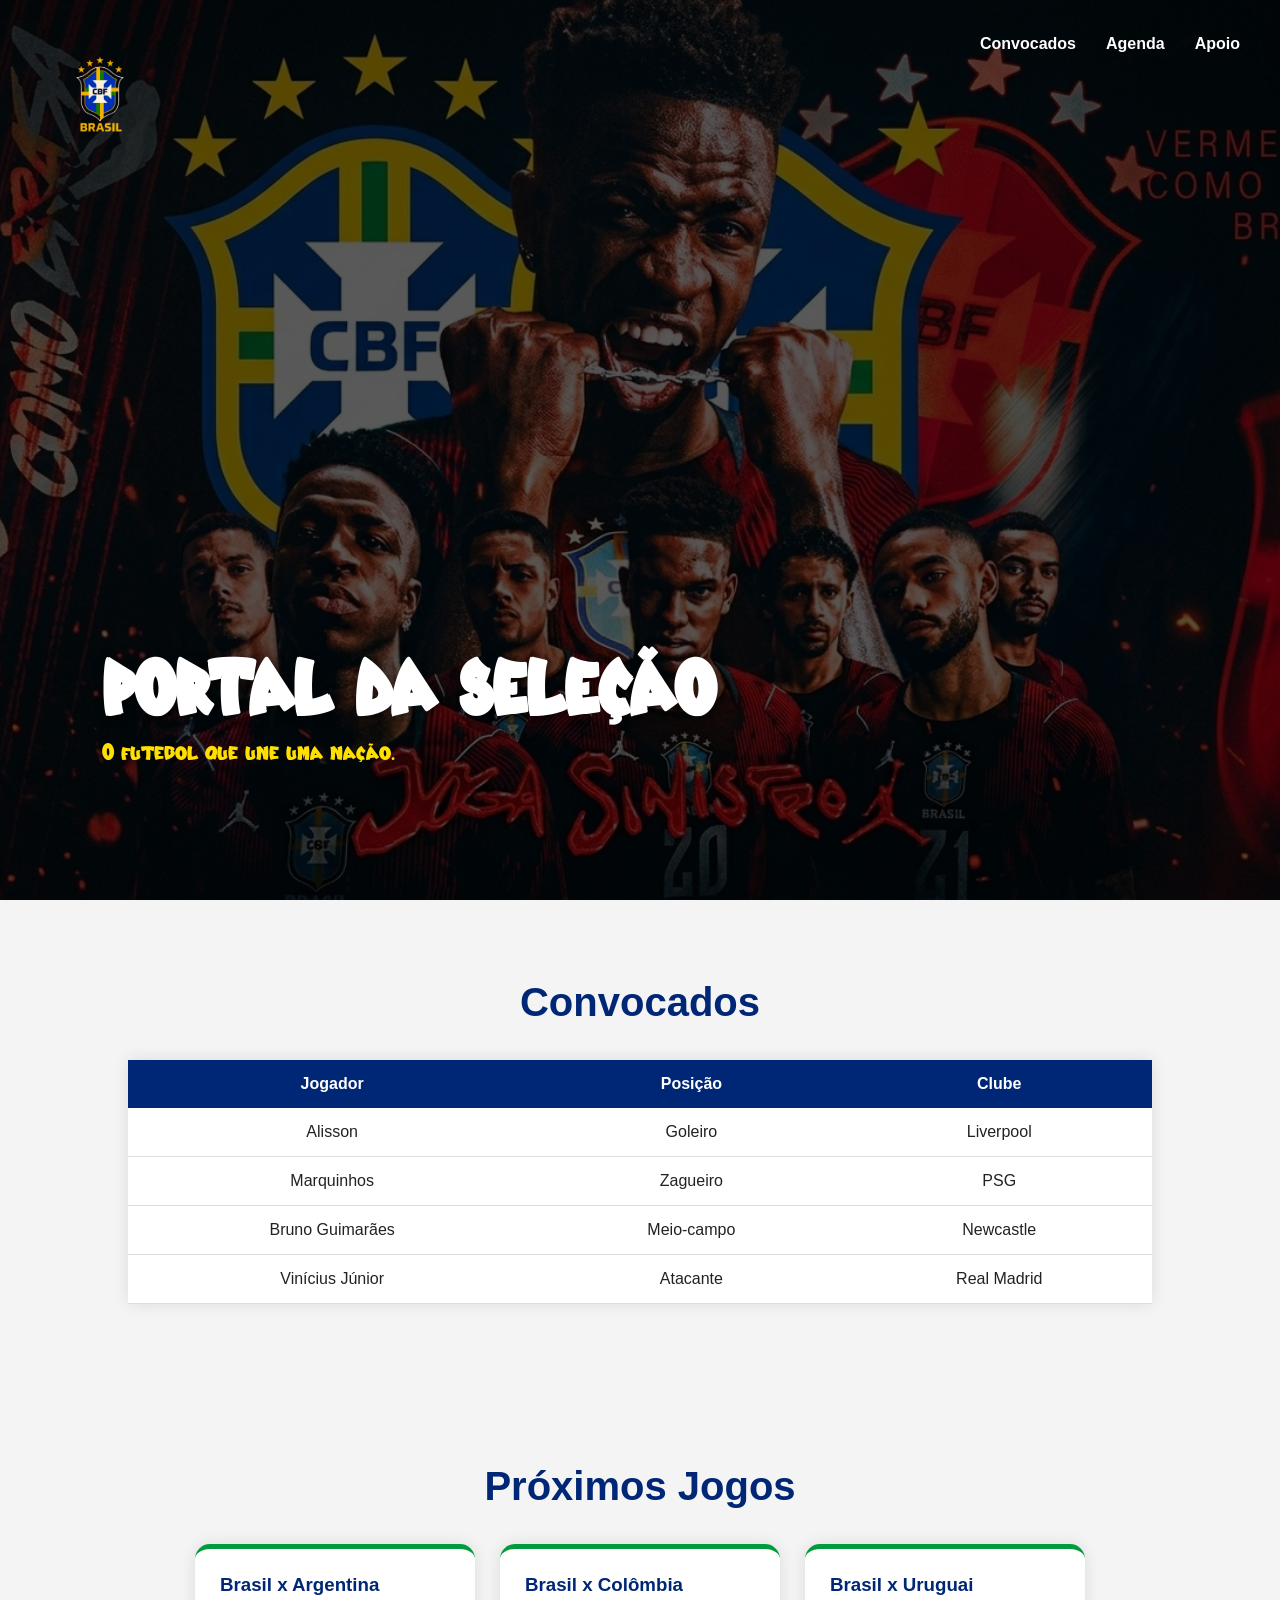
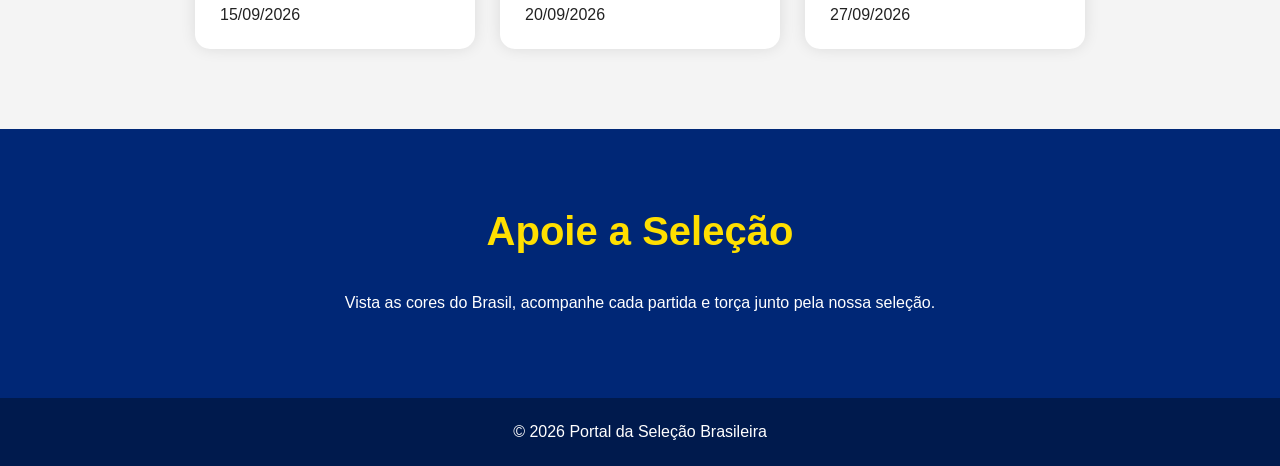
==== index.html @ 4c6bf7e2 "First Version" ====
<!DOCTYPE html>
<html lang="pt-BR">
<head>
    <meta charset="UTF-8">
    <meta name="viewport" content="width=device-width, initial-scale=1.0">
    <title>Portal da Seleção Brasileira</title>
    <link rel="stylesheet" href="css/style.css">
</head>
<body>

<header class="banner">

    <img src="imagens/banner.png" alt="Seleção Brasileira" class="banner-img">

    <div class="overlay"></div>

    <img src="imagens/logo.png" alt="Logo CBF" class="logo">

    <nav>
        <a href="#convocados">Convocados</a>
        <a href="#agenda">Agenda</a>
        <a href="#apoio">Apoio</a>
    </nav>

    <div class="banner-texto">
        <h1>PORTAL DA SELEÇÃO</h1>
        <p>O futebol que une uma nação.</p>
    </div>

</header>

<section id="convocados">

    <h2>Convocados</h2>

    <table>
        <tr>
            <th>Jogador</th>
            <th>Posição</th>
            <th>Clube</th>
        </tr>

        <tr>
            <td>Alisson</td>
            <td>Goleiro</td>
            <td>Liverpool</td>
        </tr>

        <tr>
            <td>Marquinhos</td>
            <td>Zagueiro</td>
            <td>PSG</td>
        </tr>

        <tr>
            <td>Bruno Guimarães</td>
            <td>Meio-campo</td>
            <td>Newcastle</td>
        </tr>

        <tr>
            <td>Vinícius Júnior</td>
            <td>Atacante</td>
            <td>Real Madrid</td>
        </tr>
    </table>

</section>

<section id="agenda">

    <h2>Próximos Jogos</h2>

    <div class="cards">

        <div class="card">
            <h3>Brasil x Argentina</h3>
            <p>15/09/2026</p>
        </div>

        <div class="card">
            <h3>Brasil x Colômbia</h3>
            <p>20/09/2026</p>
        </div>

        <div class="card">
            <h3>Brasil x Uruguai</h3>
            <p>27/09/2026</p>
        </div>

    </div>

</section>

<section id="apoio">

    <h2>Apoie a Seleção</h2>

    <p>
        Vista as cores do Brasil, acompanhe cada partida e torça junto pela nossa seleção.
    </p>

</section>

<footer>
    <p>© 2026 Portal da Seleção Brasileira</p>
</footer>

</body>
</html>
---- css/style.css ----
@font-face {
    font-family: "zombie";
    src: url("../fontes/Zombie\ Zone.ttf") format(truetype);
}

*{
    margin:0;
    padding:0;
    box-sizing:border-box;
}

html{
    scroll-behavior:smooth;
}

body{
    font-family:Arial, Helvetica, sans-serif;
    background:#f4f4f4;
    color:#222;
}

/* BANNER */

.banner{
    position:relative;
    height:100vh;
    overflow:hidden;
}

.banner-img{
    width:100%;
    height:100%;
    object-fit:cover;
}

.overlay{
    position: absolute;
    inset: 0;
    background: rgba(0, 0, 0, 0.65);
}
.logo{
    position:absolute;
    top:20px;
    left:25px;
    width: 150px;
    z-index:10;
}

nav{
    position:absolute;
    top:35px;
    right:40px;
    z-index:10;
    display:flex;
    gap:30px;
}

nav a{
    color:white;
    text-decoration:none;
    font-weight:bold;
    font-size:1rem;
    transition:.3s;
}

nav a:hover{
    color:#ffdf00;
}

.banner-texto{
    position:absolute;
    left:8%;
    bottom:15%;
    color:white;
    z-index:10;
    font-family: "zombie", serif;
}

.banner-texto h1{
    font-size:5rem;
    text-shadow:2px 2px 10px rgba(0,0,0,.6);
}

.banner-texto p{
    font-size:1.5rem;
    color:#ffdf00;
    margin-top:10px;
}

/* SEÇÕES */

section{
    padding:80px 10%;
}

section h2{
    text-align:center;
    color:#002776;
    margin-bottom:35px;
    font-size:2.5rem;
}

/* TABELA */

table{
    width:100%;
    border-collapse:collapse;
    background:white;
    box-shadow:0 0 15px rgba(0,0,0,.1);
}

th{
    background:#002776;
    color:white;
    padding:15px;
}

td{
    padding:15px;
    text-align:center;
    border-bottom:1px solid #ddd;
}

tr:hover{
    background:#f1f1f1;
}

/* CARDS */

.cards{
    display:flex;
    justify-content:center;
    flex-wrap:wrap;
    gap:25px;
}

.card{
    background:white;
    width:280px;
    padding:25px;
    border-radius:15px;
    box-shadow:0 0 15px rgba(0,0,0,.1);
    border-top:5px solid #009c3b;
}

.card h3{
    color:#002776;
    margin-bottom:10px;
}

/* APOIO */

#apoio{
    background:#002776;
    color:white;
    text-align:center;
}

#apoio h2{
    color:#ffdf00;
}

#apoio p{
    max-width:700px;
    margin:auto;
    line-height:1.8;
}

/* RODAPÉ */

footer{
    background:#001a4d;
    color:white;
    text-align:center;
    padding:25px;
}

/* RESPONSIVO */

@media(max-width:768px){

    .banner-texto h1{
        font-size:3rem;
    }

    .logo{
        width:65px;
    }

    nav{
        gap:15px;
        right:15px;
    }

    nav a{
        font-size:.85rem;
    }
}
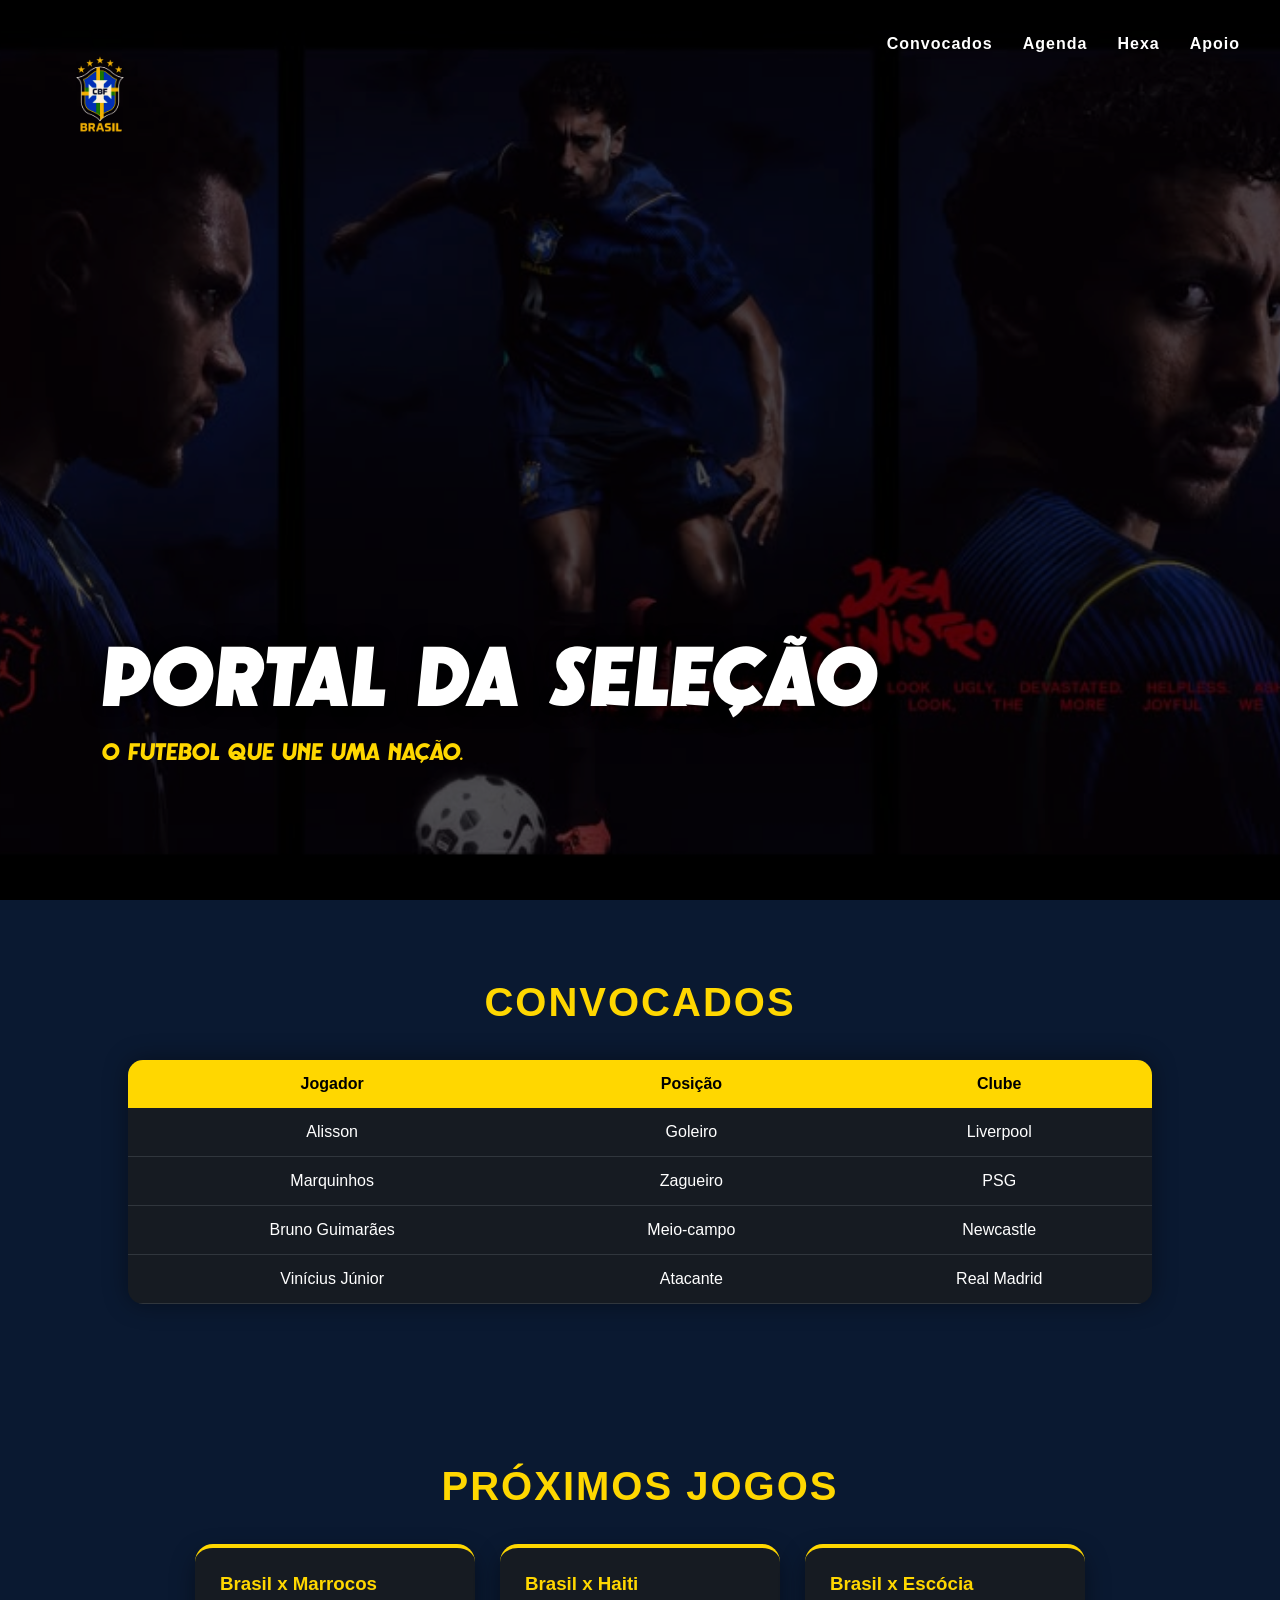
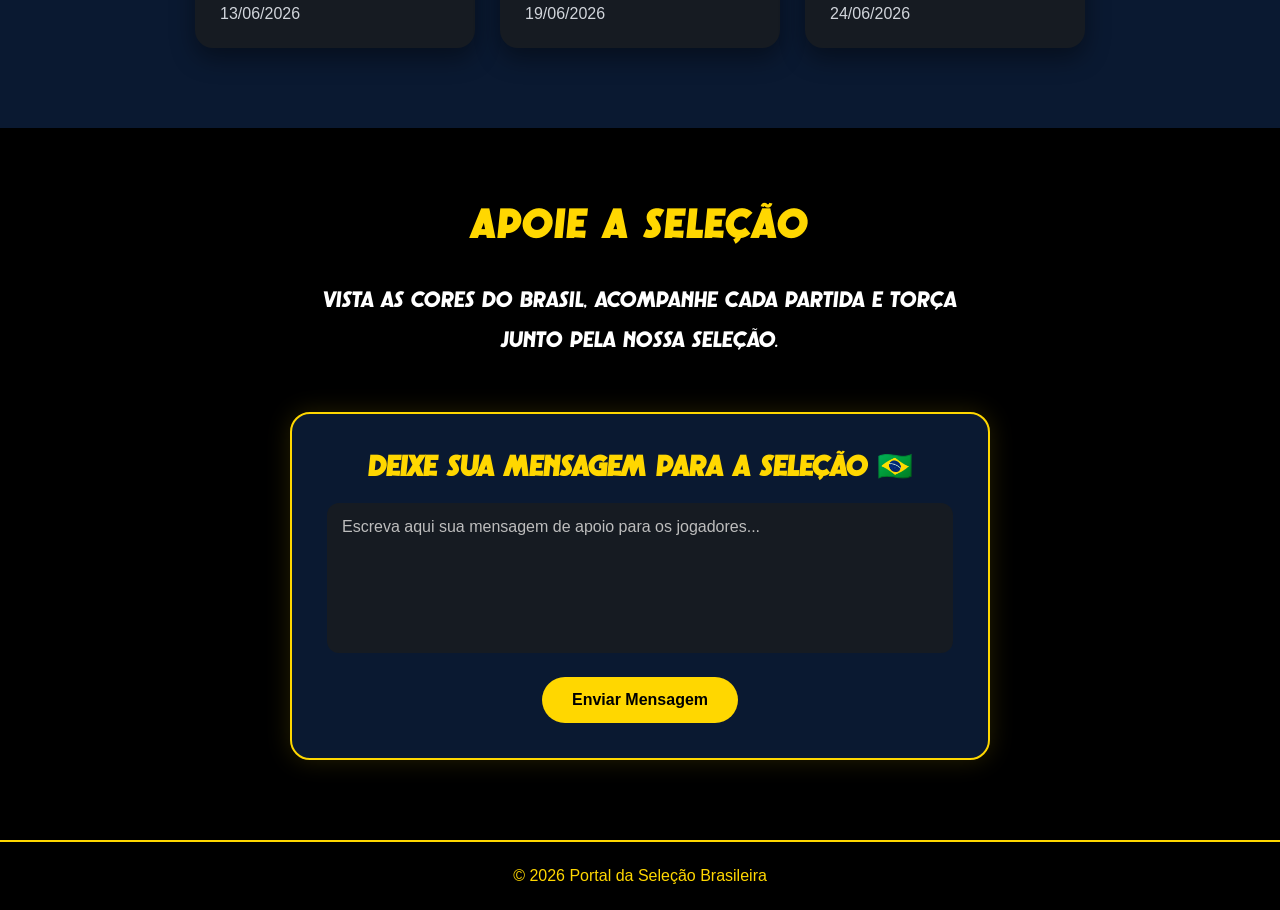
==== commit 9a0f18db: "copa" ====
--- a/index.html
+++ b/index.html
@@ -10,17 +10,18 @@
 
 <header class="banner">
 
-    <img src="imagens/banner.png" alt="Seleção Brasileira" class="banner-img">
+    <img src="imagens/download (4).jpg" alt="Seleção Brasileira" class="banner-img">
 
     <div class="overlay"></div>
 
     <img src="imagens/logo.png" alt="Logo CBF" class="logo">
 
     <nav>
-        <a href="#convocados">Convocados</a>
-        <a href="#agenda">Agenda</a>
-        <a href="#apoio">Apoio</a>
-    </nav>
+    <a href="#convocados">Convocados</a>
+    <a href="#agenda">Agenda</a>
+    <a href="hexa.html">Hexa</a>
+    <a href="#apoio">Apoio</a>
+</nav>
 
     <div class="banner-texto">
         <h1>PORTAL DA SELEÇÃO</h1>
@@ -74,18 +75,18 @@
     <div class="cards">
 
         <div class="card">
-            <h3>Brasil x Argentina</h3>
-            <p>15/09/2026</p>
+            <h3>Brasil x Marrocos</h3>
+            <p>13/06/2026</p>
         </div>
 
         <div class="card">
-            <h3>Brasil x Colômbia</h3>
-            <p>20/09/2026</p>
+            <h3>Brasil x Haiti</h3>
+            <p>19/06/2026</p>
         </div>
 
         <div class="card">
-            <h3>Brasil x Uruguai</h3>
-            <p>27/09/2026</p>
+            <h3>Brasil x Escócia</h3>
+            <p>24/06/2026</p>
         </div>
 
     </div>
@@ -100,6 +101,16 @@
         Vista as cores do Brasil, acompanhe cada partida e torça junto pela nossa seleção.
     </p>
 
+    <div class="mensagem-torcida">
+
+        <h3>Deixe sua mensagem para a Seleção 🇧🇷</h3>
+
+        <textarea placeholder="Escreva aqui sua mensagem de apoio para os jogadores..."></textarea>
+
+        <button>Enviar Mensagem</button>
+
+    </div>
+
 </section>
 
 <footer>
--- a/css/style.css
+++ b/css/style.css
@@ -1,6 +1,6 @@
 @font-face {
-    font-family: "zombie";
-    src: url("../fontes/Zombie\ Zone.ttf") format(truetype);
+    font-family: "italic";
+    src: url("../fontes/Weghorst-Italic\ \(\ Personal\ Used\ \).otf") format("opentype");
 }
 
 *{
@@ -15,8 +15,8 @@
 
 body{
     font-family:Arial, Helvetica, sans-serif;
-    background:#f4f4f4;
-    color:#222;
+    background:#0A1931;
+    color:#f5f5f5;
 }
 
 /* BANNER */
@@ -31,18 +31,20 @@
     width:100%;
     height:100%;
     object-fit:cover;
+    filter:brightness(60%);
 }
 
 .overlay{
-    position: absolute;
-    inset: 0;
-    background: rgba(0, 0, 0, 0.65);
-}
+    position:absolute;
+    inset:0;
+    background:rgba(0,0,0,0.45);
+}
+
 .logo{
     position:absolute;
     top:20px;
     left:25px;
-    width: 150px;
+    width:150px;
     z-index:10;
 }
 
@@ -60,11 +62,13 @@
     text-decoration:none;
     font-weight:bold;
     font-size:1rem;
+    letter-spacing:1px;
     transition:.3s;
 }
 
 nav a:hover{
-    color:#ffdf00;
+    color:#FFD700;
+    text-shadow:0 0 10px rgba(255,215,0,.8);
 }
 
 .banner-texto{
@@ -73,18 +77,22 @@
     bottom:15%;
     color:white;
     z-index:10;
-    font-family: "zombie", serif;
+    font-family:"italic", serif;
 }
 
 .banner-texto h1{
     font-size:5rem;
-    text-shadow:2px 2px 10px rgba(0,0,0,.6);
+    letter-spacing:4px;
+    text-shadow:
+        0 0 10px rgba(0,0,0,.8),
+        0 0 20px rgba(0,0,0,.8);
 }
 
 .banner-texto p{
     font-size:1.5rem;
-    color:#ffdf00;
-    margin-top:10px;
+    color:#FFD700;
+    margin-top:20px;
+    font-family:"italic", serif;
 }
 
 /* SEÇÕES */
@@ -95,9 +103,11 @@
 
 section h2{
     text-align:center;
-    color:#002776;
+    color:#FFD700;
     margin-bottom:35px;
     font-size:2.5rem;
+    text-transform:uppercase;
+    letter-spacing:2px;
 }
 
 /* TABELA */
@@ -105,24 +115,28 @@
 table{
     width:100%;
     border-collapse:collapse;
-    background:white;
-    box-shadow:0 0 15px rgba(0,0,0,.1);
+    background:#161b22;
+    color:white;
+    border-radius:15px;
+    overflow:hidden;
+    box-shadow:0 0 25px rgba(0,0,0,.4);
 }
 
 th{
-    background:#002776;
-    color:white;
+    background:#FFD700;
+    color:#000;
     padding:15px;
+    font-weight:bold;
 }
 
 td{
     padding:15px;
     text-align:center;
-    border-bottom:1px solid #ddd;
+    border-bottom:1px solid #30363d;
 }
 
 tr:hover{
-    background:#f1f1f1;
+    background:#21262d;
 }
 
 /* CARDS */
@@ -135,44 +149,118 @@
 }
 
 .card{
-    background:white;
+    background:#161b22;
     width:280px;
     padding:25px;
-    border-radius:15px;
-    box-shadow:0 0 15px rgba(0,0,0,.1);
-    border-top:5px solid #009c3b;
+    border-radius:18px;
+    box-shadow:0 10px 25px rgba(0,0,0,.4);
+    border-top:4px solid #FFD700;
+    transition:.3s;
+}
+
+.card:hover{
+    transform:translateY(-8px);
 }
 
 .card h3{
-    color:#002776;
+    color:#FFD700;
     margin-bottom:10px;
 }
 
+.card p{
+    color:#d1d5db;
+}
+
 /* APOIO */
 
 #apoio{
-    background:#002776;
+    background:#000;
     color:white;
     text-align:center;
 }
 
 #apoio h2{
-    color:#ffdf00;
+    color:#FFD700;
+    font-family:"italic", serif;
 }
 
 #apoio p{
     max-width:700px;
     margin:auto;
     line-height:1.8;
+    font-family:"italic", serif;
+    font-size:1.4rem;
+}
+
+/* CAIXA DA TORCIDA */
+
+.mensagem-torcida{
+    max-width:700px;
+    margin:50px auto 0;
+    background:#0A1931;
+    padding:35px;
+    border-radius:20px;
+    border:2px solid #FFD700;
+    box-shadow:0 0 25px rgba(255,215,0,.15);
+}
+
+.mensagem-torcida h3{
+    color:#FFD700;
+    margin-bottom:20px;
+    font-family:"italic", serif;
+    font-size:1.8rem;
+}
+
+.mensagem-torcida textarea{
+    width:100%;
+    height:150px;
+    resize:none;
+    border:none;
+    border-radius:12px;
+    padding:15px;
+    font-size:1rem;
+    font-family:Arial, Helvetica, sans-serif;
+    background:#161b22;
+    color:white;
+    outline:none;
+    margin-bottom:20px;
+    transition:.3s;
+}
+
+.mensagem-torcida textarea:focus{
+    box-shadow:0 0 15px rgba(255,215,0,.4);
+}
+
+.mensagem-torcida textarea::placeholder{
+    color:#bdbdbd;
+}
+
+.mensagem-torcida button{
+    background:#FFD700;
+    color:#000;
+    border:none;
+    padding:14px 30px;
+    border-radius:30px;
+    font-weight:bold;
+    font-size:1rem;
+    cursor:pointer;
+    transition:.3s;
+}
+
+.mensagem-torcida button:hover{
+    background:white;
+    transform:translateY(-3px);
+    box-shadow:0 5px 15px rgba(255,215,0,.3);
 }
 
 /* RODAPÉ */
 
 footer{
-    background:#001a4d;
-    color:white;
+    background:#000;
+    color:#FFD700;
     text-align:center;
     padding:25px;
+    border-top:2px solid #FFD700;
 }
 
 /* RESPONSIVO */
@@ -181,6 +269,10 @@
 
     .banner-texto h1{
         font-size:3rem;
+    }
+
+    .banner-texto p{
+        font-size:1.1rem;
     }
 
     .logo{
@@ -195,4 +287,20 @@
     nav a{
         font-size:.85rem;
     }
+
+    section{
+        padding:60px 5%;
+    }
+
+    section h2{
+        font-size:2rem;
+    }
+
+    .mensagem-torcida{
+        padding:25px;
+    }
+
+    .mensagem-torcida h3{
+        font-size:1.4rem;
+    }
 }
